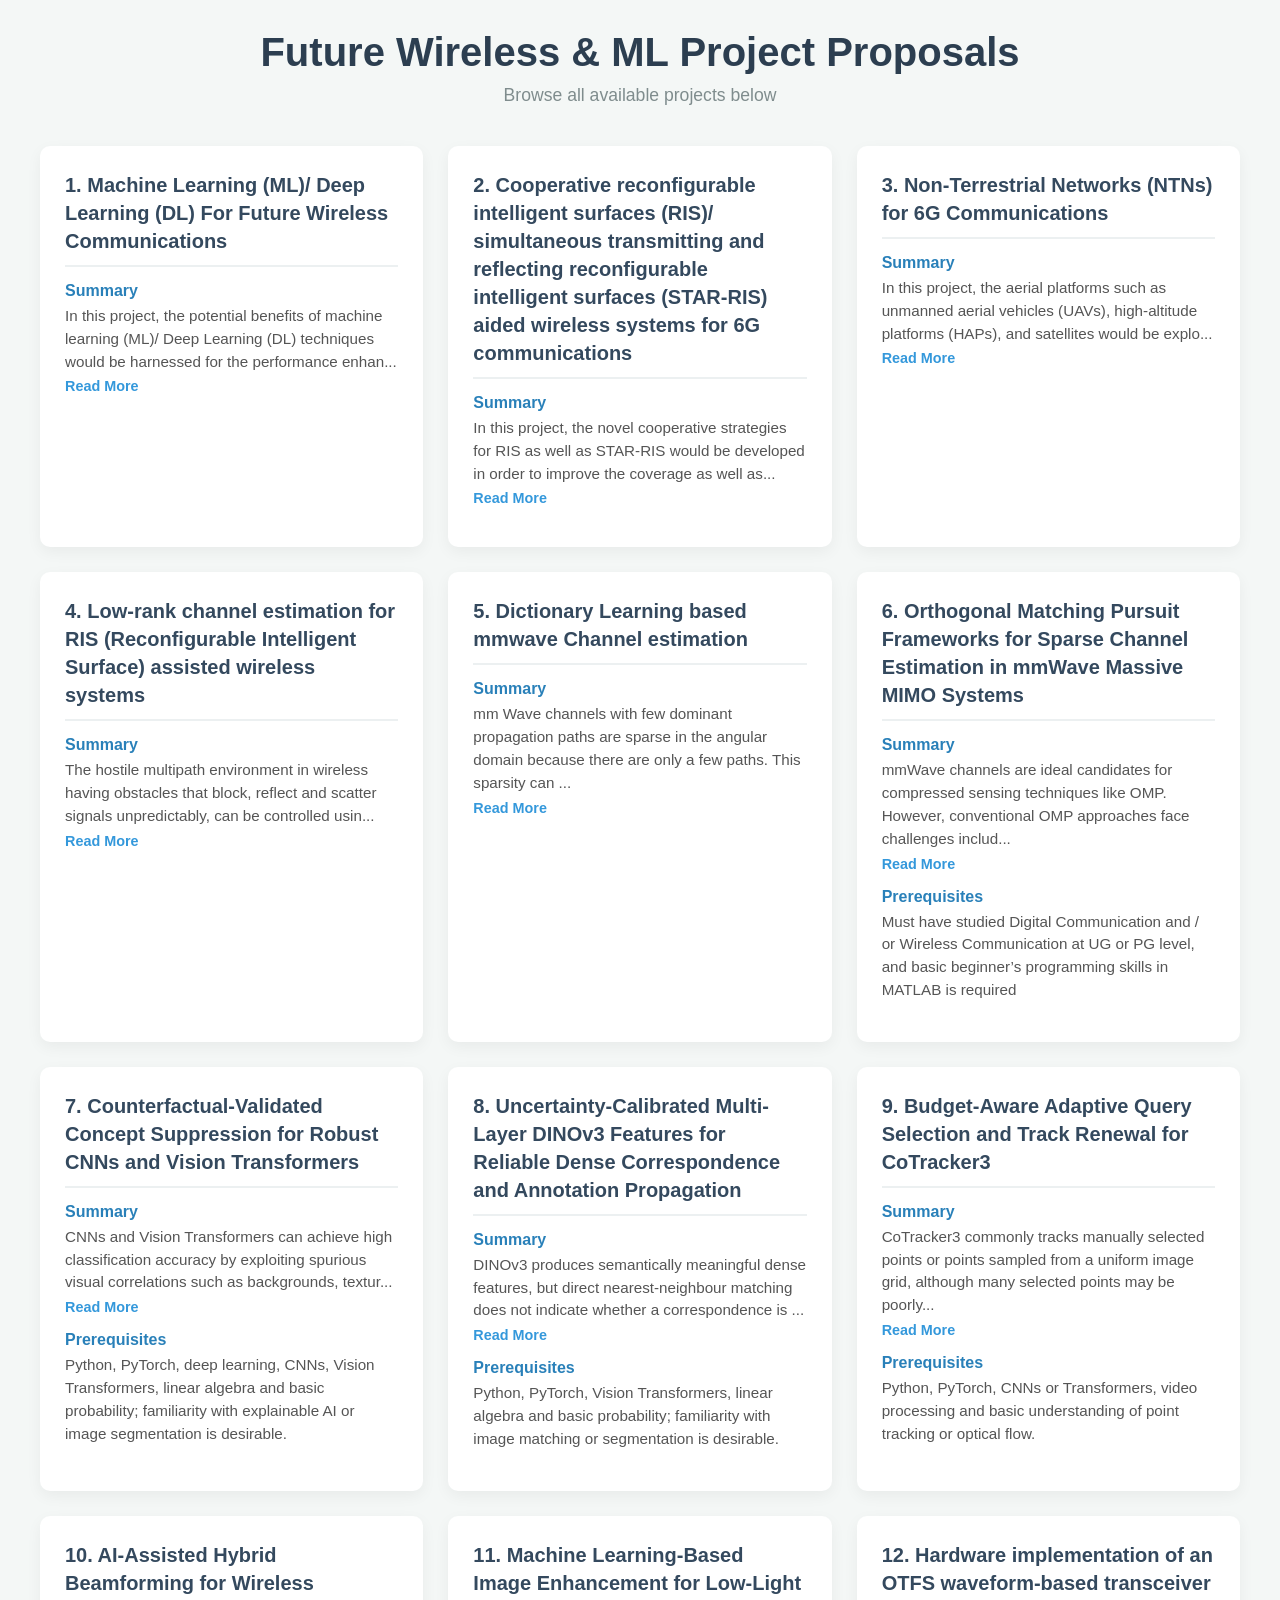
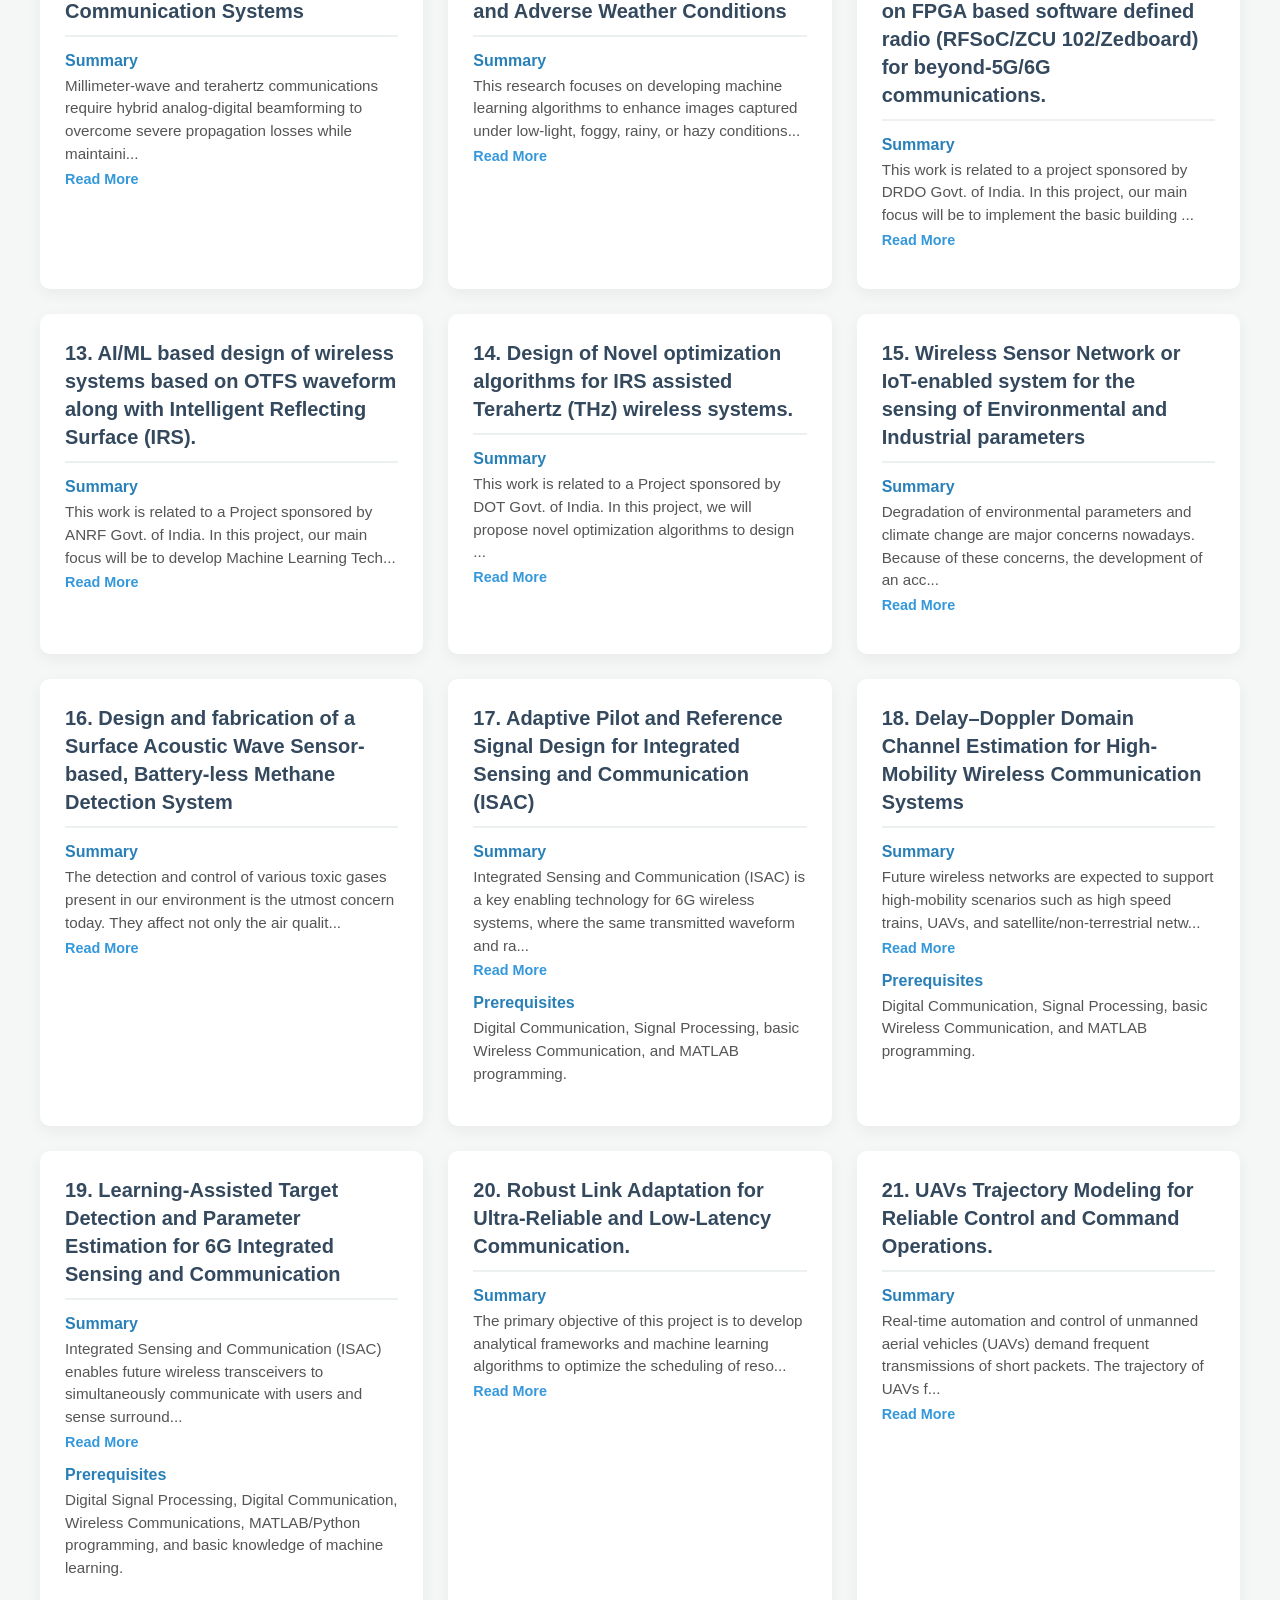
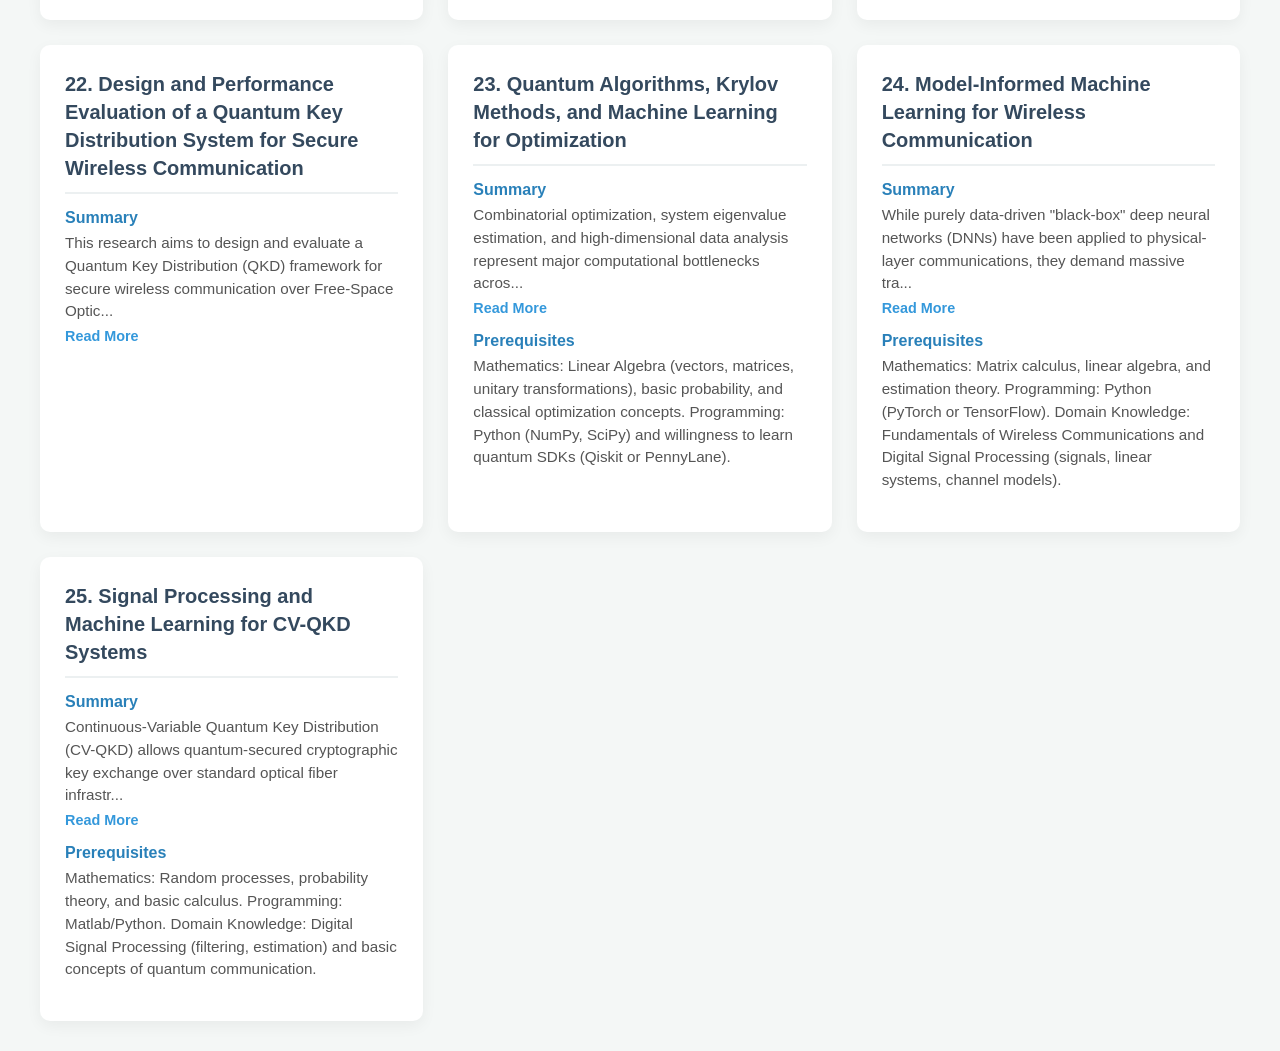
==== CSPA/index.html @ d75537c0 "Add files via upload" ====
<!DOCTYPE html>
<html lang="en">
<head>
    <meta charset="UTF-8">
    <meta name="viewport" content="width=device-width, initial-scale=1.0">
    <title>Future Wireless & ML Project Proposals</title>
    <style>
        * {
            box-sizing: border-box;
            margin: 0;
            padding: 0;
            font-family: 'Segoe UI', Tahoma, Geneva, Verdana, sans-serif;
        }

        body {
            background-color: #f4f7f6;
            color: #333;
            padding: 30px;
        }

        .container {
            width: 100%;
            max-width: 1200px;
            margin: 0 auto;
        }

        header {
            text-align: center;
            margin-bottom: 40px;
        }

        header h1 {
            font-size: 2.5rem;
            color: #2c3e50;
            margin-bottom: 10px;
        }

        header p {
            color: #7f8c8d;
            font-size: 1.1rem;
        }

        /* Grid layout for all projects */
        #projects-grid {
            display: grid;
            grid-template-columns: repeat(auto-fit, minmax(320px, 1fr));
            gap: 25px;
        }

        .card {
            background: #ffffff;
            border-radius: 10px;
            padding: 25px;
            box-shadow: 0 5px 15px rgba(0,0,0,0.05);
            transition: transform 0.2s, box-shadow 0.2s;
            display: flex;
            flex-direction: column;
        }

        .card:hover {
            transform: translateY(-5px);
            box-shadow: 0 8px 25px rgba(0,0,0,0.1);
        }

        .project-title {
            font-size: 1.25rem;
            color: #34495e;
            margin-bottom: 15px;
            padding-bottom: 10px;
            border-bottom: 2px solid #ecf0f1;
            line-height: 1.4;
        }

        .section {
            margin-bottom: 15px;
        }

        .section h4 {
            font-size: 1rem;
            color: #2980b9;
            margin-bottom: 5px;
        }

        .section p {
            font-size: 0.95rem;
            line-height: 1.5;
            color: #555;
        }

        /* Read More Button Styles */
        .read-more-btn {
            background: none;
            border: none;
            color: #3498db;
            font-weight: 600;
            font-size: 0.9rem;
            padding: 0;
            margin-top: 5px;
            cursor: pointer;
            text-decoration: none;
        }

        .read-more-btn:hover {
            color: #2c3e50;
            text-decoration: underline;
        }
    </style>
</head>
<body>
    <div class="container">
        <header>
            <h1>Future Wireless & ML Project Proposals</h1>
            <p>Browse all available projects below</p>
        </header>
        
        <!-- This is where all the project cards will be generated -->
        <div id="projects-grid"></div>
    </div>

    <script>
        const projects = [
            {
                "id": 1,
                "title": "Machine Learning (ML)/ Deep Learning (DL) For Future Wireless Communications",
                "summary": "In this project, the potential benefits of machine learning (ML)/ Deep Learning (DL) techniques would be harnessed for the performance enhancement of conventional wireless communication system. Overall, this project would towards improving the reliability as well as security of the transmitted information with the aid of ML/DL techniques.",
                "prerequisites": "N/A"
            },
            {
                "id": 2,
                "title": "Cooperative reconfigurable intelligent surfaces (RIS)/ simultaneous transmitting and reflecting reconfigurable intelligent surfaces (STAR-RIS) aided wireless systems for 6G communications",
                "summary": "In this project, the novel cooperative strategies for RIS as well as STAR-RIS would be developed in order to improve the coverage as well as the reliability of the transmitted signal in a highly dense environment. Further, the spectrally efficient techniques namely power domain non orthogonal multiple access (PD-NOMA) and rate splitting multiple access (RSMA) would be exploited.",
                "prerequisites": "N/A"
            },
            {
                "id": 3,
                "title": "Non-Terrestrial Networks (NTNs) for 6G Communications",
                "summary": "In this project, the aerial platforms such as unmanned aerial vehicles (UAVs), high-altitude platforms (HAPs), and satellites would be exploited so as to maintain the connectivity in densely populated areas. Further, the promising technology such as UAV mounted RIS/STAR-RIS would be exploited under this project.",
                "prerequisites": "N/A"
            },
            {
                "id": 4,
                "title": "Low-rank channel estimation for RIS (Reconfigurable Intelligent Surface) assisted wireless systems",
                "summary": "The hostile multipath environment in wireless having obstacles that block, reflect and scatter signals unpredictably, can be controlled using smart surfaces that are capable of adjusting the phase of each element. The signals can now be programmed to be reflected at the best advantage of constructive interference in different independent spatial patterns: This is RIS, an active area of research is not yet standardized for 5G and is a potential candidate of 6G for coverage extension and better energy efficiency. Work-plan: Review the SOA of RIS technology. Learning the fundamental concepts of RIS and methods of developing MATLAB simulation frameworks for the cascaded channel models to investigate the inherent low-rank properties and how optimized RIS affects correlation in MIMO channel paths under different scenarios of scattered clusters (this area is not yet well- explored in analysing performance trade-offs); Also develop a matrix completion framework using nuclear norm minimization.",
                "prerequisites": "N/A"
            },
            {
                "id": 5,
                "title": "Dictionary Learning based mmwave Channel estimation",
                "summary": "mm Wave channels with few dominant propagation paths are sparse in the angular domain because there are only a few paths. This sparsity can be exploited by a proper representation with a learned dictionary from correlated mmWave MIMO channel matrices. The learned dictionary adapts to the spatial correlation present in the channels, providing a better basis for sparse representation and enabling more efficient channel estimation. Work-plan : To generate synthetic and realistic ( Quadriga-based) mmWave channel using geometric models with sparse multipath, as training and test channels with various types correlation models. Learn one of the basic Dictionary learning algorithm like K-SVD from training channel realizations. And compare with DFT dictionary to estimate the channel from compressed pilots, analysing normalized mean squared error (NMSE) as a function of SNR.",
                "prerequisites": "N/A"
            },
            {
                "id": 6,
                "title": "Orthogonal Matching Pursuit Frameworks for Sparse Channel Estimation in mmWave Massive MIMO Systems",
                "summary": "mmWave channels are ideal candidates for compressed sensing techniques like OMP. However, conventional OMP approaches face challenges including high computational complexity, significant pilot overhead, and performance degradation in low SNR scenarios. Additionally, hardware impairments in mmWave transceivers further complicate accurate channel estimation. Work plan: Study mmWave channel sparsity models (such as Saleh-Valenzuela cluster model) on these aspects and implement the standard OMP algorithm, and then develop a comprehensive performance evaluation framework (for NMSE, spectral efficiency, beam forming gain etc.) for single-user scenarios.",
                "prerequisites": "Must have studied Digital Communication and / or Wireless Communication at UG or PG level, and basic beginner’s programming skills in MATLAB is required"
            },
            {
                "id": 7,
                "title": "Counterfactual-Validated Concept Suppression for Robust CNNs and Vision Transformers",
                "summary": "CNNs and Vision Transformers can achieve high classification accuracy by exploiting spurious visual correlations such as backgrounds, textures, colours, watermarks or co-occurring objects instead of learning class-relevant features. This project will develop a framework for automatically discovering and suppressing such shortcut concepts. Candidate concepts will be identified using attribution maps, object masks and clustered visual features. Object-preserving counterfactual images will then be generated by modifying suspected concepts while retaining the original foreground object and class label. Concepts whose modification causes a significant prediction change will be treated as verified shortcuts. A consistency-based and concept-suppression objective will subsequently reduce the model’s dependence on these features. CNN and Transformer architectures will be compared using average accuracy, worst-group accuracy, calibration, counterfactual robustness and explanation quality.",
                "prerequisites": "Python, PyTorch, deep learning, CNNs, Vision Transformers, linear algebra and basic probability; familiarity with explainable AI or image segmentation is desirable."
            },
            {
                "id": 8,
                "title": "Uncertainty-Calibrated Multi-Layer DINOv3 Features for Reliable Dense Correspondence and Annotation Propagation",
                "summary": "DINOv3 produces semantically meaningful dense features, but direct nearest-neighbour matching does not indicate whether a correspondence is reliable, and different network layers may perform differently under changes in viewpoint, scale, illumination and object deformation. This project will develop a lightweight, uncertainty-aware framework that adaptively combines features from multiple DINOv3 layers and resolutions for dense correspondence across images or video frames. Match confidence will be learned using forward–backward cycle consistency, local geometric agreement and augmentation invariance without requiring dense correspondence annotations. Unreliable matches will be rejected or corrected before being used to propagate points, masks or sparse labels. The framework will be evaluated for point tracking, video mask propagation, correspondence calibration and robustness under controlled domain shifts.",
                "prerequisites": "Python, PyTorch, Vision Transformers, linear algebra and basic probability; familiarity with image matching or segmentation is desirable."
            },
            {
                "id": 9,
                "title": "Budget-Aware Adaptive Query Selection and Track Renewal for CoTracker3",
                "summary": "CoTracker3 commonly tracks manually selected points or points sampled from a uniform image grid, although many selected points may be poorly textured, redundant, occluded or irrelevant to the downstream task. This project will develop an adaptive query-management framework that selects a limited set of informative and trackable points under a fixed computational budget. A lightweight query-quality model will combine local appearance, spatial coverage, motion diversity and predicted visibility to initialize points. During video processing, unreliable or redundant trajectories will be retired, while new points will be introduced in uncovered or dynamically important regions. The proposed method will operate on top of a frozen CoTracker3 model and will be evaluated using tracking accuracy, trajectory survival, spatial coverage, mask-propagation quality, runtime and memory consumption.",
                "prerequisites": "Python, PyTorch, CNNs or Transformers, video processing and basic understanding of point tracking or optical flow."
            },
            {
                "id": 10,
                "title": "AI-Assisted Hybrid Beamforming for Wireless Communication Systems",
                "summary": "Millimeter-wave and terahertz communications require hybrid analog-digital beamforming to overcome severe propagation losses while maintaining reasonable hardware complexity. This research develops an AI-assisted hybrid beamforming framework using deep neural networks to jointly optimize analog phase shifters and digital beamforming weights. The proposed approach reduces computational complexity while maximizing spectral efficiency and energy efficiency. Simulation studies under realistic channel conditions will evaluate beamforming gain, BER, and achievable data rates, making the framework suitable for ultra-high-speed 6G communication systems.",
                "prerequisites": "N/A"
            },
            {
                "id": 11,
                "title": "Machine Learning-Based Image Enhancement for Low-Light and Adverse Weather Conditions",
                "summary": "This research focuses on developing machine learning algorithms to enhance images captured under low-light, foggy, rainy, or hazy conditions. Deep learning models such as convolutional neural networks (CNNs) and diffusion models will be employed to improve brightness, contrast, and color fidelity while preserving fine details. The proposed framework aims to increase the visibility and quality of images used in surveillance, autonomous vehicles, intelligent transportation systems, and security monitoring. Performance will be evaluated using PSNR, SSIM, and perceptual quality metrics, demonstrating improved image restoration under challenging environmental conditions.",
                "prerequisites": "N/A"
            },
            {
                "id": 12,
                "title": "Hardware implementation of an OTFS waveform-based transceiver on FPGA based software defined radio (RFSoC/ZCU 102/Zedboard) for beyond-5G/6G communications.",
                "summary": "This work is related to a project sponsored by DRDO Govt. of India. In this project, our main focus will be to implement the basic building blocks of transmitter and receiver, such as channel estimator, synchronizer and equalizer for OTFS based wireless systems. This implementation will be done on FPGA based SDR board (RFSoC/ZCU 102/ Zed board) using C/Verilog/VHDL. Moreover, Python also can be suitable for this implementation. This will be useful for the next generation of wireless systems.",
                "prerequisites": "N/A"
            },
            {
                "id": 13,
                "title": "AI/ML based design of wireless systems based on OTFS waveform along with Intelligent Reflecting Surface (IRS).",
                "summary": "This work is related to a Project sponsored by ANRF Govt. of India. In this project, our main focus will be to develop Machine Learning Techniques to address the channel and data estimation, as well as optimization of reflecting elements for OTFS based IRS system. This will be useful for the next generation of wireless systems.",
                "prerequisites": "N/A"
            },
            {
                "id": 14,
                "title": "Design of Novel optimization algorithms for IRS assisted Terahertz (THz) wireless systems.",
                "summary": "This work is related to a Project sponsored by DOT Govt. of India. In this project, we will propose novel optimization algorithms to design reflection coefficients for IRS assisted THz wireless systems. Here coefficients will be designed with an objective of maximization of secrecy rate or sum-rate. This will be useful for the next generation of wireless systems.",
                "prerequisites": "N/A"
            },
            {
                "id": 15,
                "title": "Wireless Sensor Network or IoT-enabled system for the sensing of Environmental and Industrial parameters",
                "summary": "Degradation of environmental parameters and climate change are major concerns nowadays. Because of these concerns, the development of an accurate, scalable, real-time, energy-efficient monitoring solution for measuring environmental parameters is necessary. For environmental monitoring, a number of distributed devices are to be used, and they need to be located at different locations. Then there is a need for data acquisition and communication across heterogeneous ecosystems. Wireless sensor networks (WSNs) enable an innovative approach to pervasive environmental monitoring. In this project, a WSN-based system will be designed for measuring environmental and industrial parameters. The sensing system may be integrated with the Internet of Things (IOT) to perform in a real-time scenario to ensure reliable performance in real-time conditions. This work will involve the fabrication, characterization, and testing of the sensor, along with the development of a reader unit that offers a reliable, low-cost, scalable solution for real-time monitoring.",
                "prerequisites": "N/A"
            },
            {
                "id": 16,
                "title": "Design and fabrication of a Surface Acoustic Wave Sensor-based, Battery-less Methane Detection System",
                "summary": "The detection and control of various toxic gases present in our environment is the utmost concern today. They affect not only the air quality index but also human health. Among these gases, volatile organic carbon (VOCs) gases are of major concern. For example, VOCs like Dichloromethane (DCM) gas has potential for damaging the central nervous system. Such gases are responsible for environmental degradation, like global warming. Hence, it is the need of the hour to design a gas sensor that can detect these VOC gases, especially DCM gas. This project aims to develop a highly sensitive and selective Surface Acoustic Wave (SAW) gas sensor for Dichloromethane detection, and its integration with the microcontroller-based real-time display unit to perform measurement in a real-time scenario. The advantages of SAW technology include low power consumption, compact size, and fast response times, and wireless operation. The proposed SAW methane sensor will utilize a sensing layer functionalized with materials specifically tailored to interact with methane molecules. This work will involve the fabrication, characterization, and testing of the sensor. The aim of this work is to provide an innovative SAW-based Dichloromethane detection technology that offers a reliable, low-cost, scalable solution for real-time monitoring and early detection of Dichloromethane leaks. Further, the system will be made IoT-enabled for real-time representation.",
                "prerequisites": "N/A"
            },
            {
                "id": 17,
                "title": "Adaptive Pilot and Reference Signal Design for Integrated Sensing and Communication (ISAC)",
                "summary": "Integrated Sensing and Communication (ISAC) is a key enabling technology for 6G wireless systems, where the same transmitted waveform and radio resources are utilized for both data communication and environmental sensing. This project aims to investigate the design of adaptive pilot/reference signals for joint channel estimation and sensing. An adaptive pilot design will be developed based on channel conditions, mobility, or sensing requirements, with the objective of reducing pilot overhead while maintaining reliable communication and sensing performance. The proposed methods will be evaluated through MATLAB-based simulations using metrics such as BER, NMSE, sensing accuracy, and spectral efficiency.",
                "prerequisites": "Digital Communication, Signal Processing, basic Wireless Communication, and MATLAB programming."
            },
            {
                "id": 18,
                "title": "Delay–Doppler Domain Channel Estimation for High-Mobility Wireless Communication Systems",
                "summary": "Future wireless networks are expected to support high-mobility scenarios such as high speed trains, UAVs, and satellite/non-terrestrial networks, where conventional channel estimation techniques can suffer from rapidly varying channels and large Doppler shifts. This project focuses on channel estimation in the delay–Doppler domain for high-mobility wireless communication systems, with particular emphasis on OTFS modulation. It will develop a delay–Doppler channel model and investigate pilot-based estimation of channel parameters such as path gain, delay, and Doppler shift. The project will explore techniques for estimating fractional delay and Doppler components and evaluate their impact on communication performance.",
                "prerequisites": "Digital Communication, Signal Processing, basic Wireless Communication, and MATLAB programming."
            },
            {
                "id": 19,
                "title": "Learning-Assisted Target Detection and Parameter Estimation for 6G Integrated Sensing and Communication",
                "summary": "Integrated Sensing and Communication (ISAC) enables future wireless transceivers to simultaneously communicate with users and sense surrounding objects or targets. This project aims to investigate learning-assisted signal processing for target detection and parameter estimation in an ISAC system. A simulation framework will first be developed to generate received signals corresponding to multiple targets characterized by different ranges, velocities, and signal strengths. Conventional signal-processing methods for target detection and delay–Doppler estimation will be implemented as benchmarks. Machine-learning or deep-learning techniques will subsequently be explored for improving target detection and parameter estimation under challenging conditions such as low SNR, closely spaced targets, or imperfect channel information. The performance of learning-based and conventional approaches will be compared in terms of detection probability, estimation error, computational complexity, and robustness.",
                "prerequisites": "Digital Signal Processing, Digital Communication, Wireless Communications, MATLAB/Python programming, and basic knowledge of machine learning."
            },
            {
                "id": 20,
                "title": "Robust Link Adaptation for Ultra-Reliable and Low-Latency Communication.",
                "summary": "The primary objective of this project is to develop analytical frameworks and machine learning algorithms to optimize the scheduling of resources (i.e., modulation and coding schemes, power control, etc.) in the physical layer. The scheduling of radio resources can achieve robustness against mobility-related changes in fading channel statistics and time-varying interference. Specifically, it aims to model the statistical distribution of changes in signal-to-interference plus noise (SINR) ratios between two consecutive time slots to capture the time-varying behavior of fading channels and interference. Based on the development of analytical frameworks of statistical distributions, a devised backoff selection method will propose to achieve target wireless link reliability within the latency budget.",
                "prerequisites": "N/A"
            },
            {
                "id": 21,
                "title": "UAVs Trajectory Modeling for Reliable Control and Command Operations.",
                "summary": "Real-time automation and control of unmanned aerial vehicles (UAVs) demand frequent transmissions of short packets. The trajectory of UAVs for short packet communication will be modeled to guarantee the reliability of control and command signals from the ground control station. An optimal multiple access scheme will be developed to control the swarms of UAVs to provide surveillance operations in border areas. Moreover, deep reinforcement learning (DRL) based non-central distributed resource scheduling algorithms will be developed to guarantee real-time automation and control of robotic machines in the factory. The factory environment will be modeled as the non-stationary Markov Decision Process (MDP) to adapt the resource allocation among the robotic machines to ensure that the same radio resources will not be utilized by multiple machines.",
                "prerequisites": "N/A"
            },
            {
                "id": 22,
                "title": "Design and Performance Evaluation of a Quantum Key Distribution System for Secure Wireless Communication",
                "summary": "This research aims to design and evaluate a Quantum Key Distribution (QKD) framework for secure wireless communication over Free-Space Optical (FSO) channels, with a primary focus on Continuous-Variable QKD (CV-QKD). The proposed work investigates Gaussian-modulated coherent state (GMCS) CV-QKD, where secret keys are encoded in the amplitude and phase quadratures of coherent optical states. A realistic FSO channel model incorporating atmospheric attenuation, turbulence-induced fading, channel noise, and potential eavesdropping effects will be developed to assess the robustness of quantum key distribution under practical wireless conditions. The performance of homodyne and heterodyne detection schemes will be analyzed and compared in terms of secure key generation. System performance will be evaluated using key metrics including secret key rate (SKR), excess noise, channel transmittance, reconciliation efficiency, and communication reliability. The study is expected to establish an optimized QKD-based wireless communication framework that enhances secure key distribution and provides insights into the deployment of practical quantum-secure wireless communication systems over free-space optical channels.",
                "prerequisites": "N/A"
            },
            {
                "id": 23,
                "title": "Quantum Algorithms, Krylov Methods, and Machine Learning for Optimization",
                "summary": "Combinatorial optimization, system eigenvalue estimation, and high-dimensional data analysis represent major computational bottlenecks across engineering disciplines. This project investigates a unified framework that integrates Variational Quantum Algorithms (such as QAOA), Quantum Krylov Subspace methods (such as Quantum Lanczos), and Quantum Machine Learning (QML) models to address these challenges. Students will evaluate how variational parameterized circuits search discrete decision spaces, how quantum Krylov subspace expansion utilizes real-time quantum state evolution to bypass optimization trainability traps like barren plateaus, and how QML architectures construct quantum feature maps to assist classical optimization solvers. Using quantum software SDKs like Qiskit or PennyLane, students will implement these paradigms on simulated noisy quantum hardware to benchmark their convergence rates, circuit depth requirements, sampling overhead, and noise resiliency against standard classical solvers.",
                "prerequisites": "Mathematics: Linear Algebra (vectors, matrices, unitary transformations), basic probability, and classical optimization concepts. Programming: Python (NumPy, SciPy) and willingness to learn quantum SDKs (Qiskit or PennyLane)."
            },
            {
                "id": 24,
                "title": "Model-Informed Machine Learning for Wireless Communication",
                "summary": "While purely data-driven \"black-box\" deep neural networks (DNNs) have been applied to physical-layer communications, they demand massive training datasets, lack interpretability, and degrade severely when exposed to out-of-distribution channel conditions. Model-informed machine learning bridges classical communication theory and deep learning by unfolding iterative signal processing algorithms (such as ISTA or AMP) into layer-by-layer trainable neural networks. In this project, students will design a model-informed neural network (such as kalmannet) curated for communication systems.",
                "prerequisites": "Mathematics: Matrix calculus, linear algebra, and estimation theory. Programming: Python (PyTorch or TensorFlow). Domain Knowledge: Fundamentals of Wireless Communications and Digital Signal Processing (signals, linear systems, channel models)."
            },
            {
                "id": 25,
                "title": "Signal Processing and Machine Learning for CV-QKD Systems",
                "summary": "Continuous-Variable Quantum Key Distribution (CV-QKD) allows quantum-secured cryptographic key exchange over standard optical fiber infrastructure using coherent optical detection. However, practical deployments suffer from environmental disturbances—such as laser phase drift, thermal fluctuations, and polarization shifts—which introduce \"excess noise\" into the received quantum data. If excess noise exceeds a strict theoretical bound, the secret key generation rate drops to zero. In this project, students will design an adaptive Digital Signal Processing (DSP) pipeline integrated with machine learning sequence estimators to track and mitigate real-time phase noise at the CV-QKD receiver. Students will build a simulation model of coherent state transmission through optical fiber, implement pilot-assisted ML/DSP algorithms to equalize quadrature data, and evaluate the resulting reduction in excess noise to determine the achievable Secure Key Rate (SKR) across operational distances.",
                "prerequisites": "Mathematics: Random processes, probability theory, and basic calculus. Programming: Matlab/Python. Domain Knowledge: Digital Signal Processing (filtering, estimation) and basic concepts of quantum communication."
            }
        ];

        // How many characters to show before cutting off the text
        const MAX_SUMMARY_LENGTH = 140;

        function renderProjects() {
            const grid = document.getElementById('projects-grid');
            let htmlContent = '';

            projects.forEach(project => {
                // Determine if we need a Read More button
                const isLong = project.summary.length > MAX_SUMMARY_LENGTH;
                const shortSummary = isLong ? project.summary.substring(0, MAX_SUMMARY_LENGTH) + "..." : project.summary;
                
                // Escape quotes so they don't break the HTML attributes
                const safeFullSummary = project.summary.replace(/'/g, "&#39;").replace(/"/g, "&quot;");
                const safeShortSummary = shortSummary.replace(/'/g, "&#39;").replace(/"/g, "&quot;");

                // Start building the card
                let cardHtml = `
                    <div class="card">
                        <h3 class="project-title">${project.id}. ${project.title}</h3>
                        
                        <div class="section">
                            <h4>Summary</h4>
                            <p class="summary-text" data-full="${safeFullSummary}" data-short="${safeShortSummary}">
                                ${safeShortSummary}
                            </p>
                            ${isLong ? `<button class="read-more-btn" onclick="toggleSummary(this)">Read More</button>` : ''}
                        </div>
                `;

                // Only show Prerequisites if it's not "N/A"
                if (project.prerequisites && project.prerequisites !== "N/A") {
                    cardHtml += `
                        <div class="section">
                            <h4>Prerequisites</h4>
                            <p>${project.prerequisites}</p>
                        </div>
                    `;
                }

                cardHtml += `</div>`; // Close card
                htmlContent += cardHtml;
            });

            grid.innerHTML = htmlContent;
        }

        // Function to handle the Read More / Read Less click
        function toggleSummary(btn) {
            const summaryPara = btn.previousElementSibling;
            const fullText = summaryPara.getAttribute('data-full');
            const shortText = summaryPara.getAttribute('data-short');

            if (btn.innerText === "Read More") {
                summaryPara.innerText = fullText;
                btn.innerText = "Read Less";
            } else {
                summaryPara.innerText = shortText;
                btn.innerText = "Read More";
            }
        }

        // Run the render function when the page loads
        window.onload = renderProjects;
    </script>
</body>
</html>
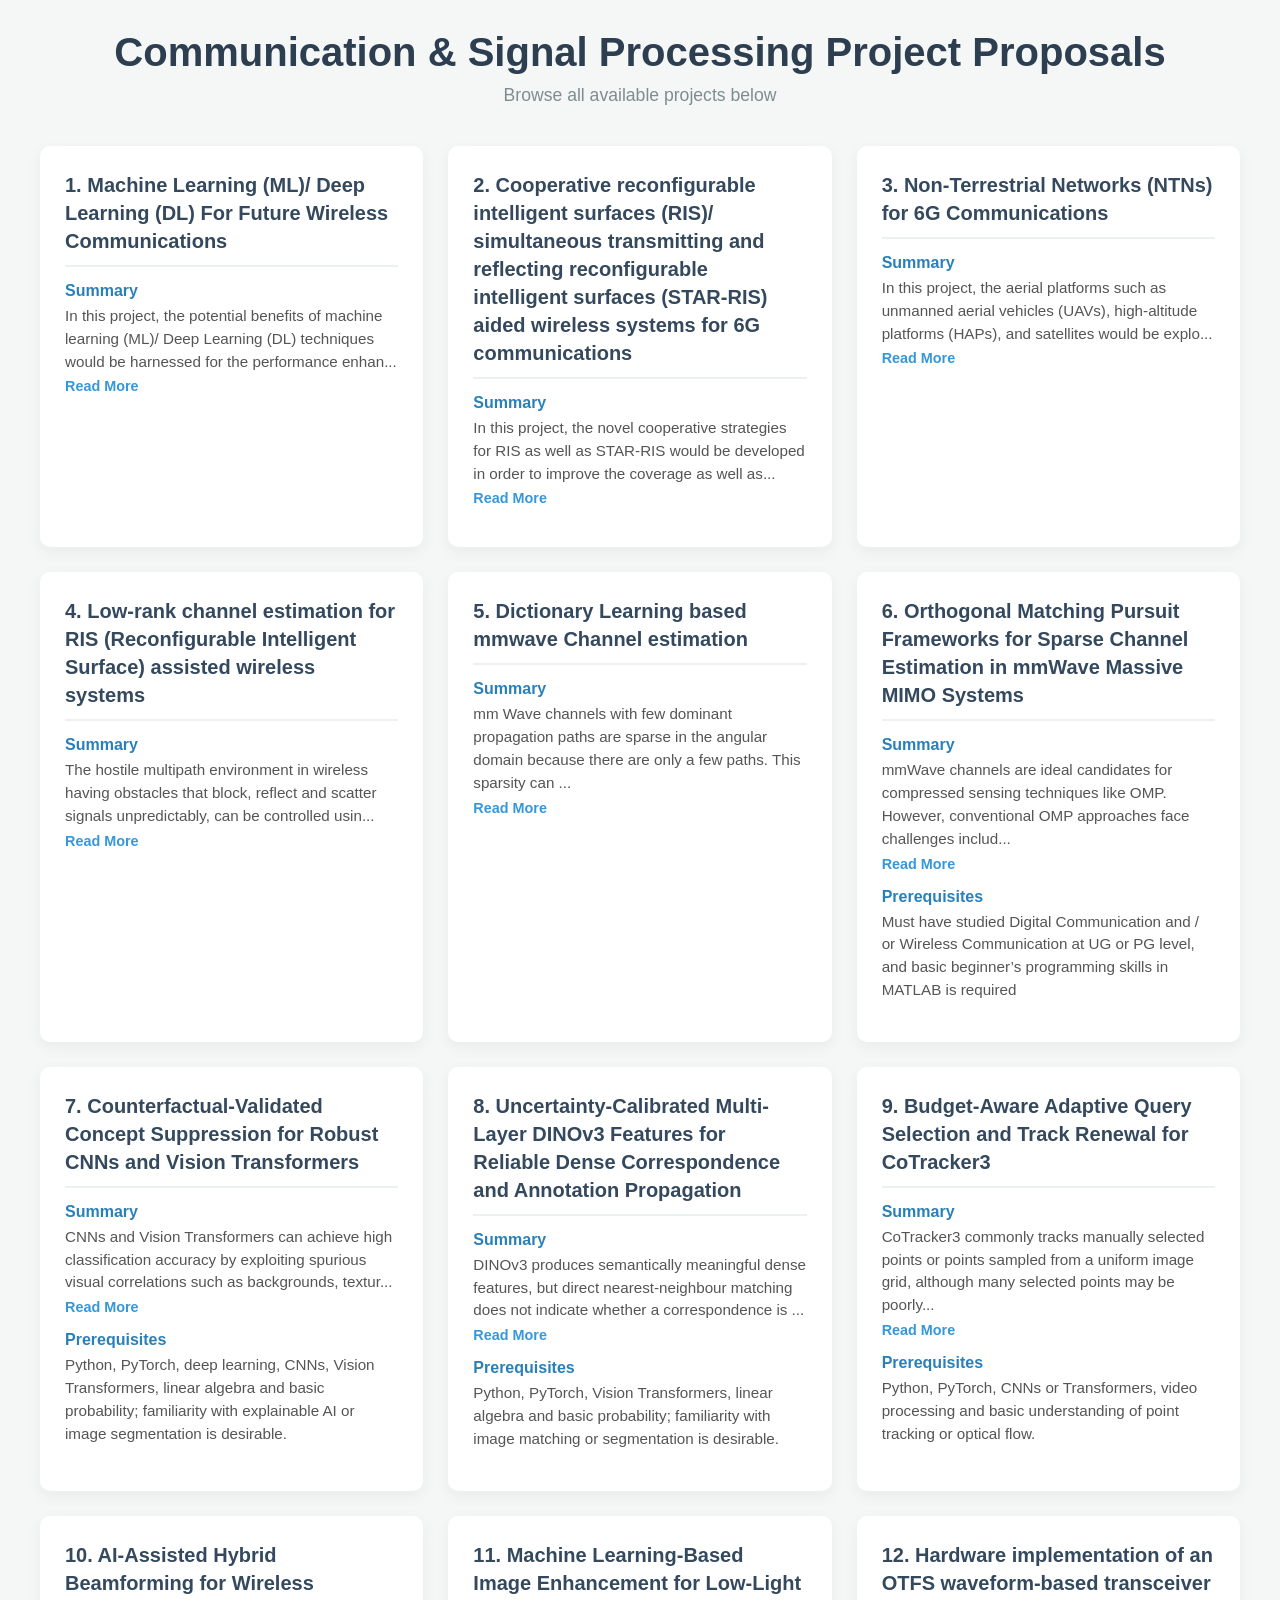
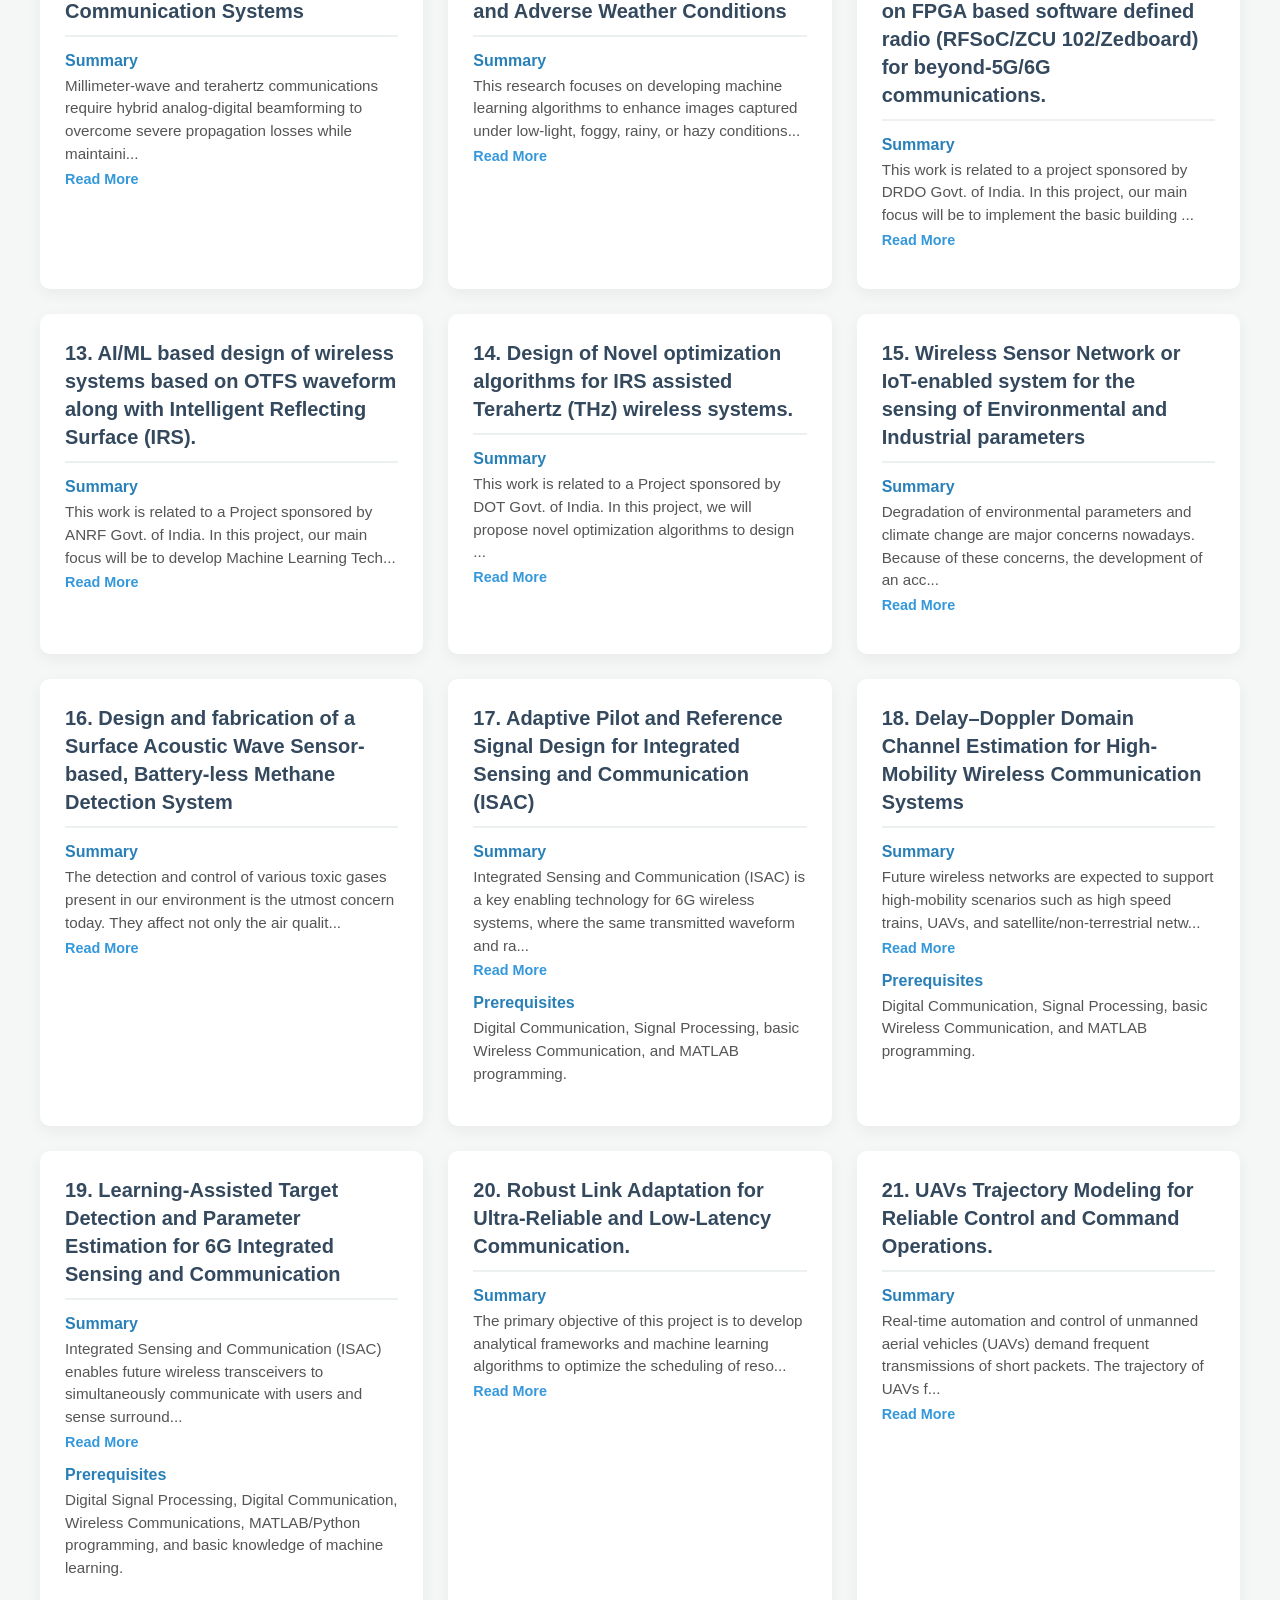
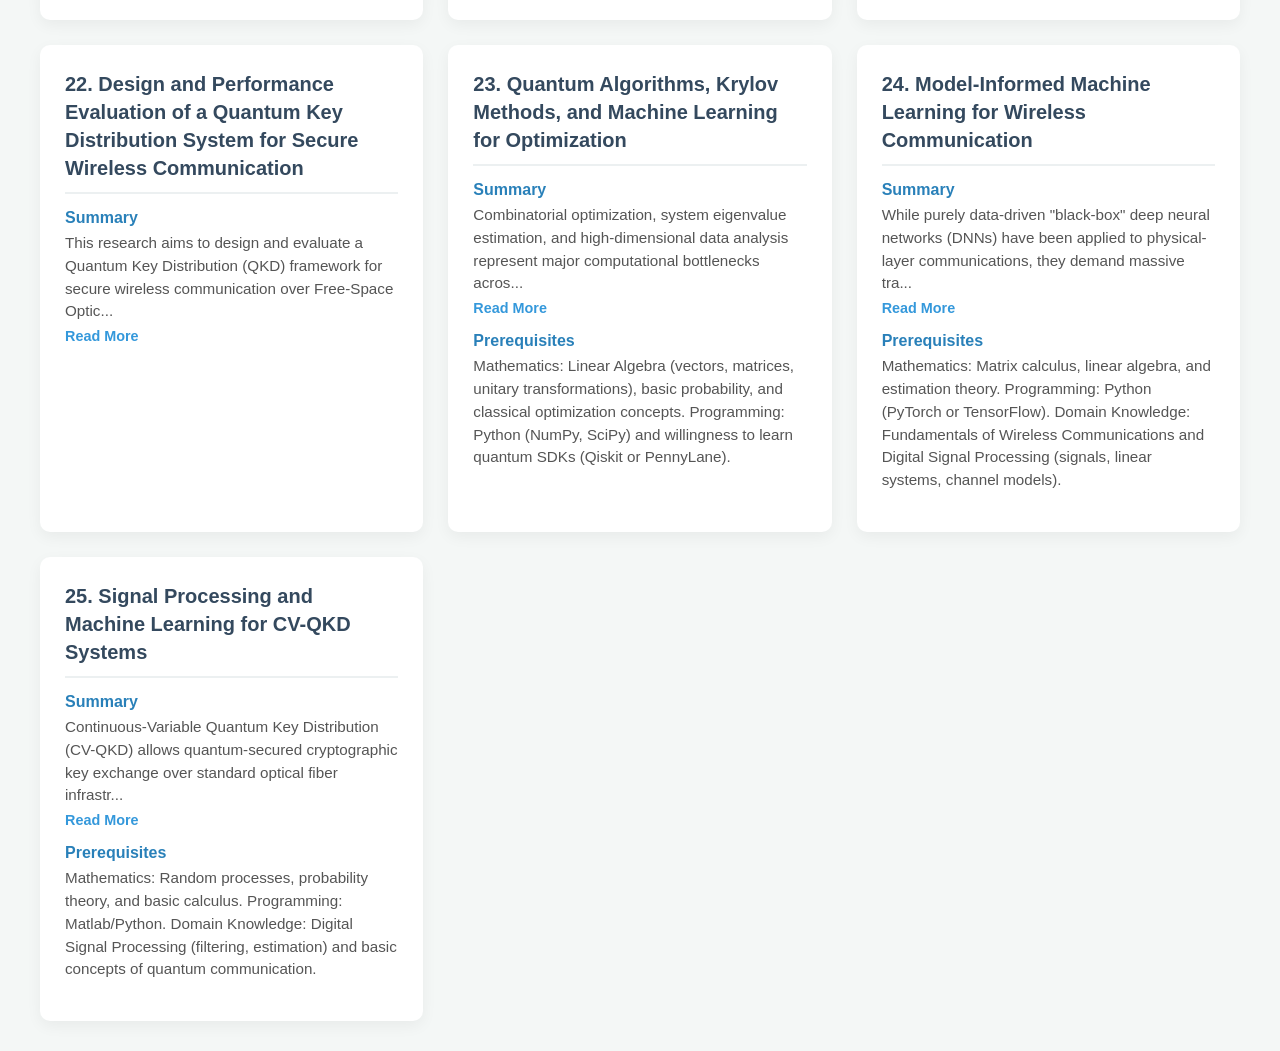
==== commit e52249d6: "Add files via upload" ====
--- a/CSPA/index.html
+++ b/CSPA/index.html
@@ -3,7 +3,7 @@
 <head>
     <meta charset="UTF-8">
     <meta name="viewport" content="width=device-width, initial-scale=1.0">
-    <title>Future Wireless & ML Project Proposals</title>
+    <title>Communication & Signal Processing Project Proposals</title>
     <style>
         * {
             box-sizing: border-box;
@@ -109,7 +109,7 @@
 <body>
     <div class="container">
         <header>
-            <h1>Future Wireless & ML Project Proposals</h1>
+            <h1>Communication & Signal Processing Project Proposals</h1>
             <p>Browse all available projects below</p>
         </header>
         
